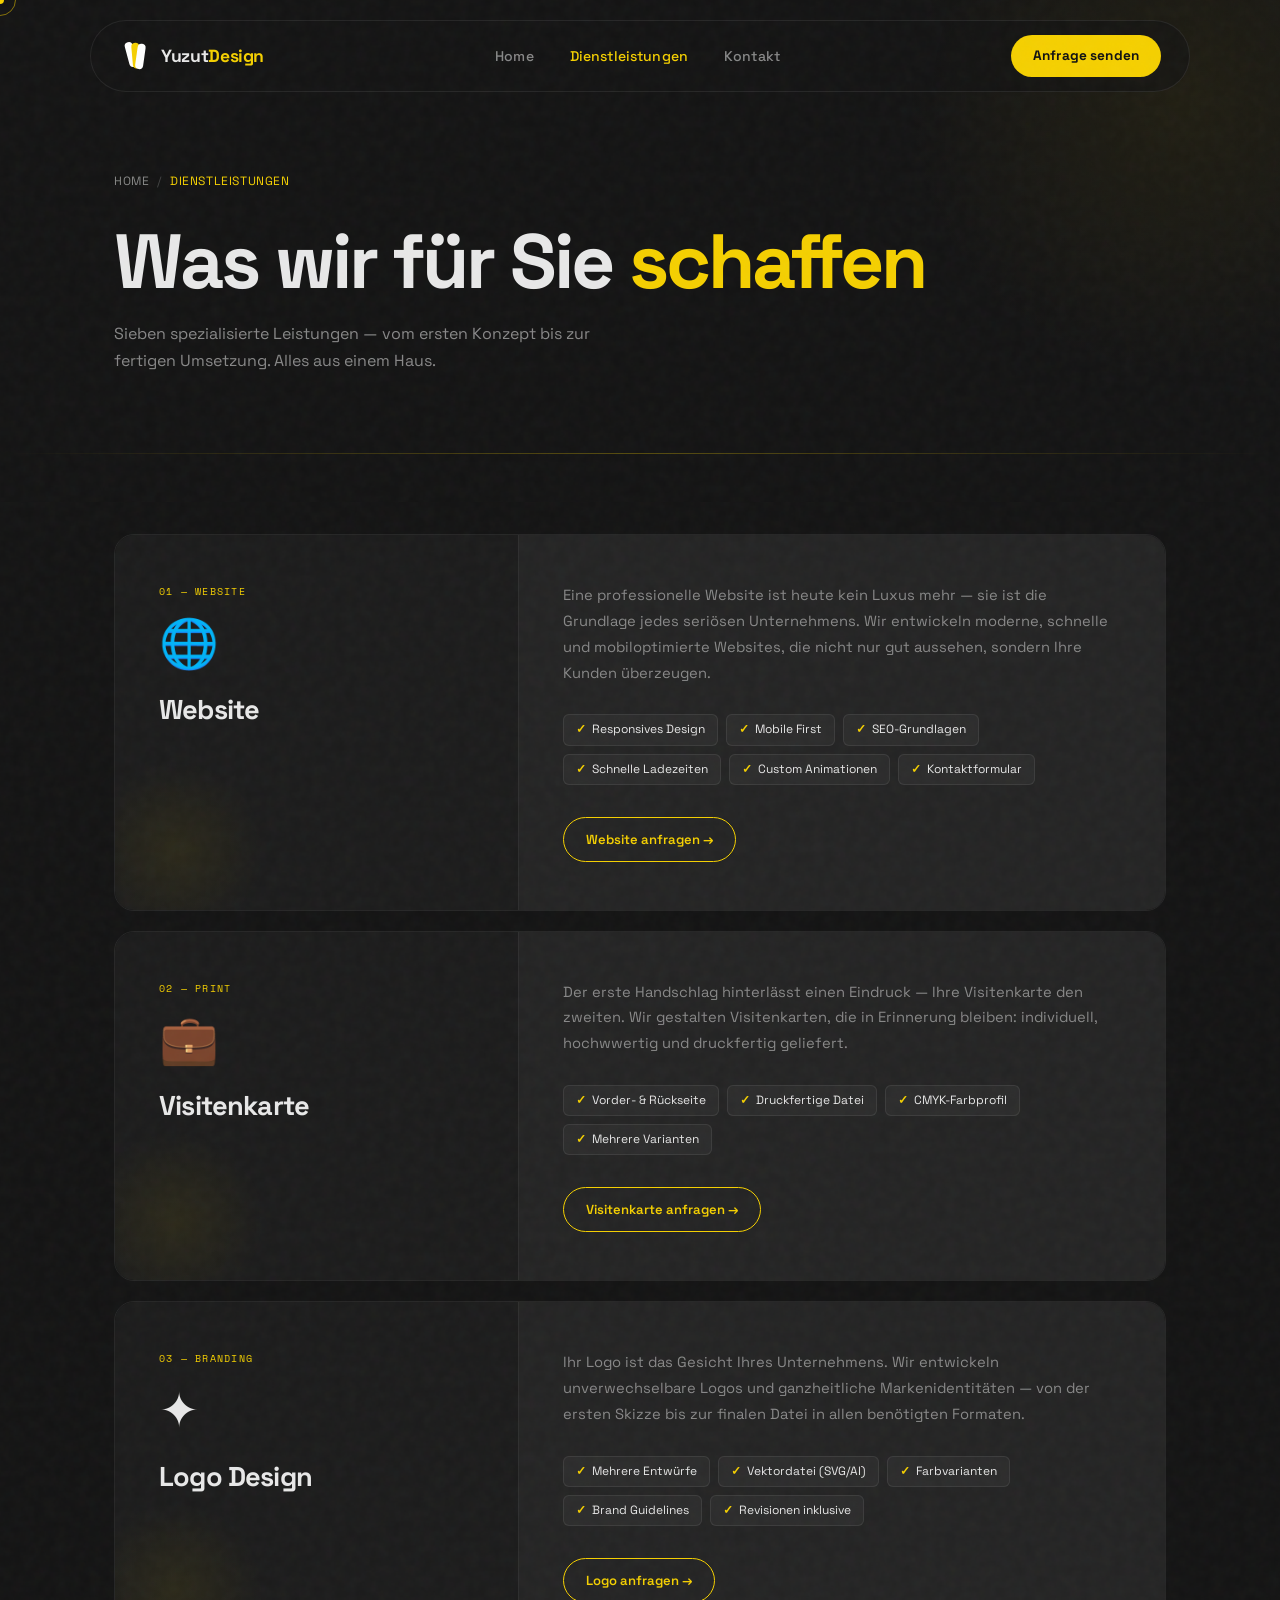
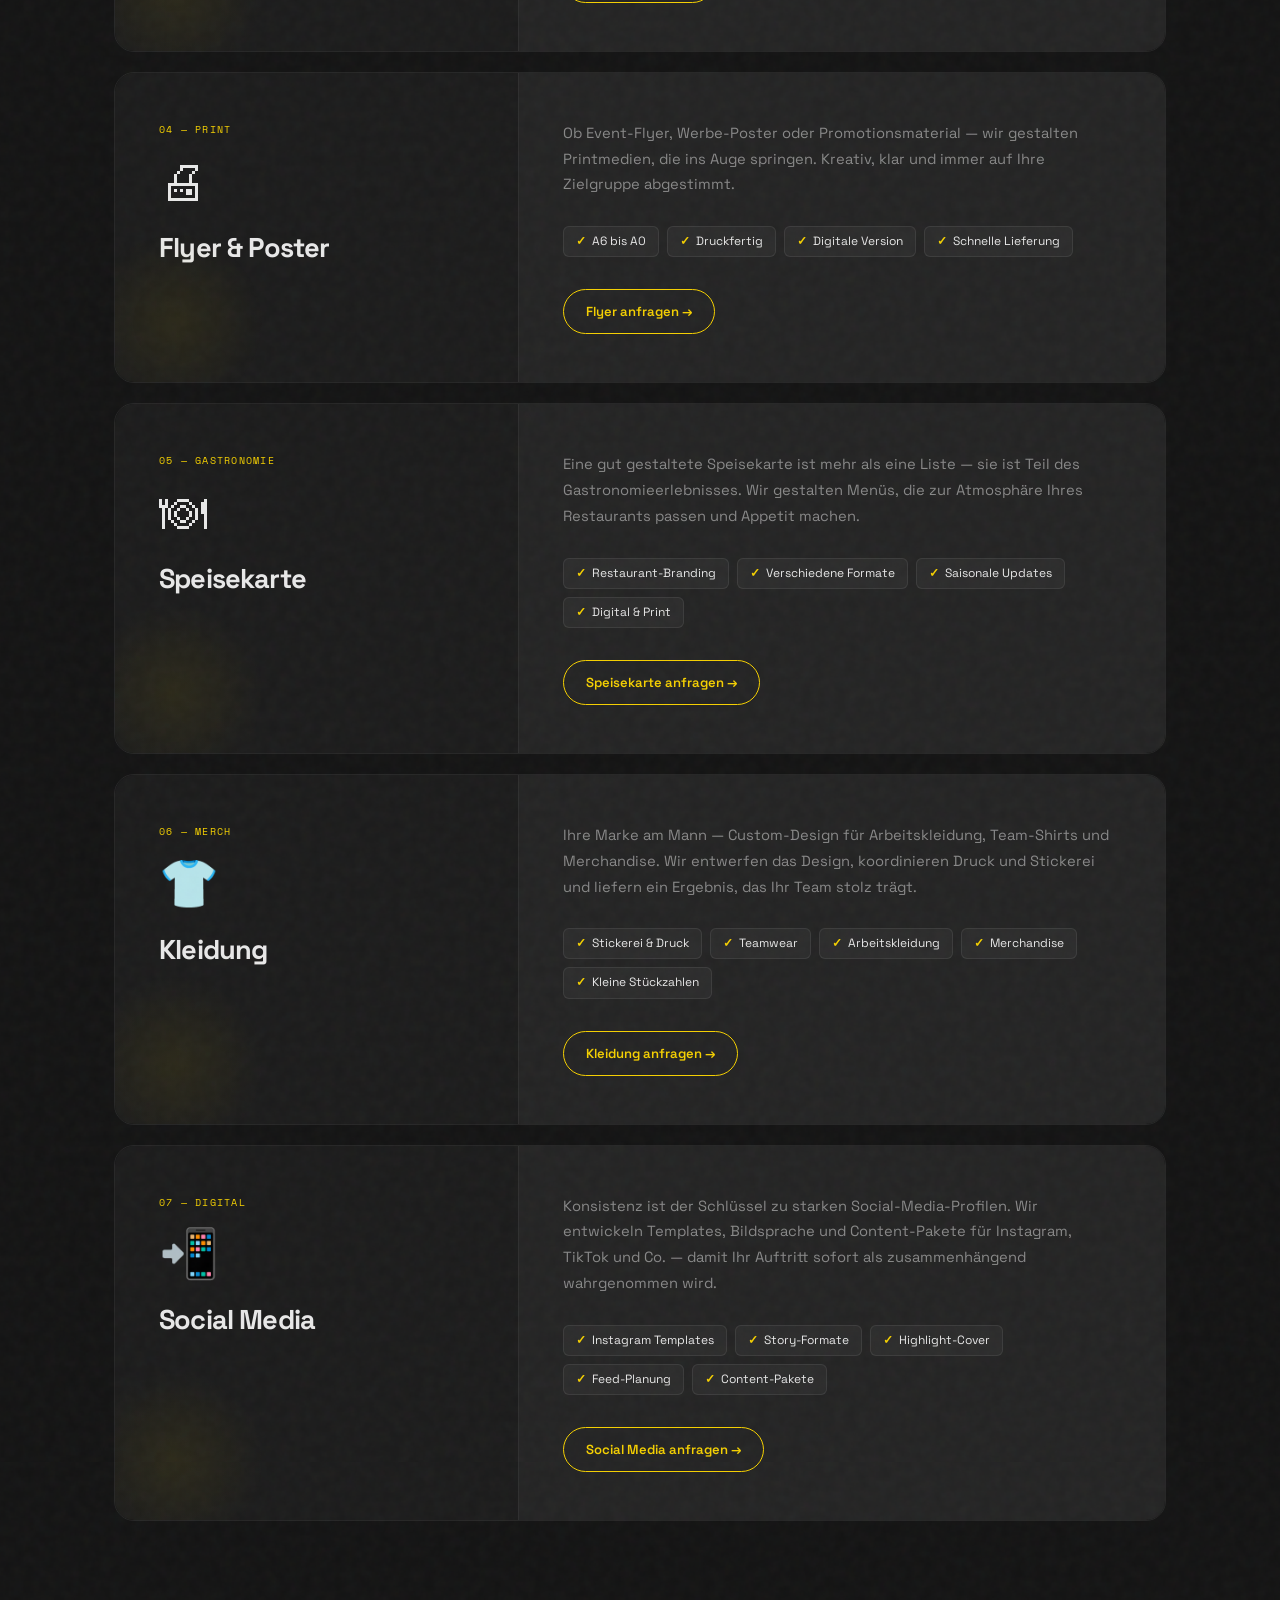
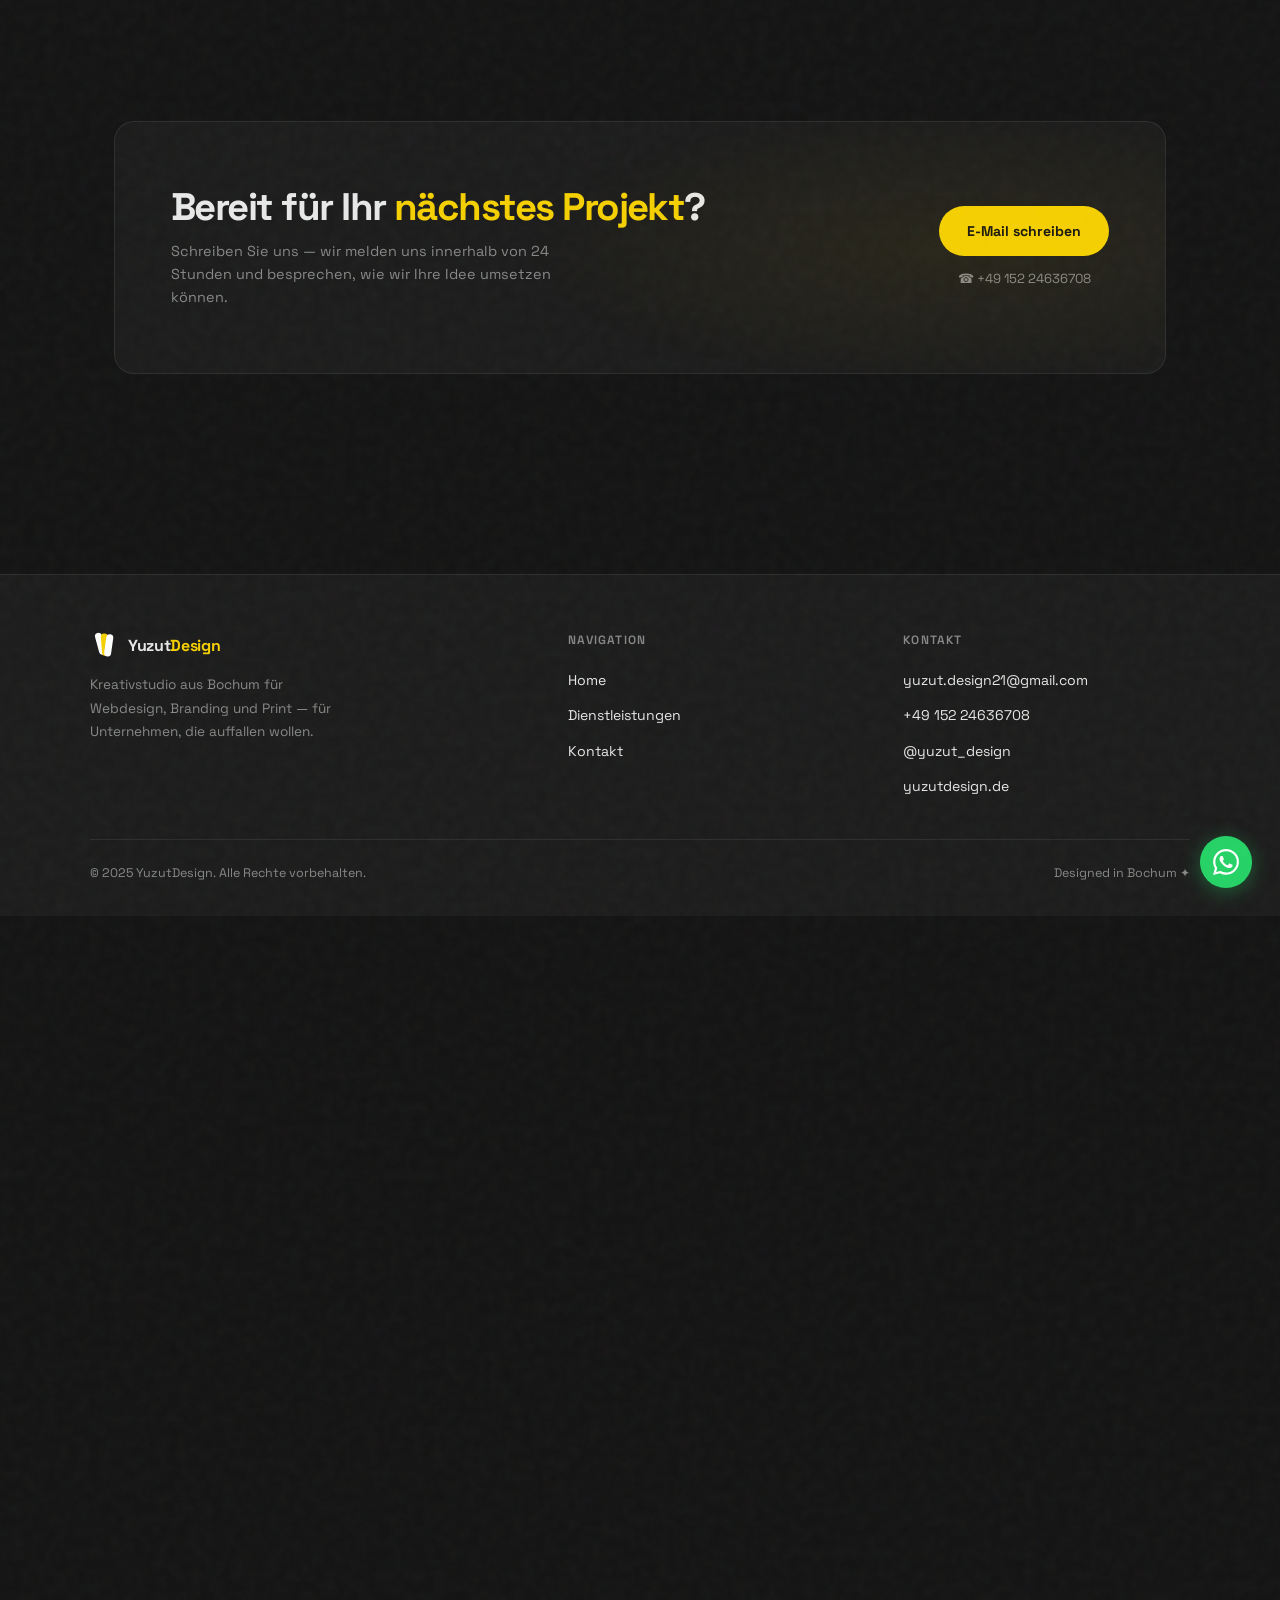
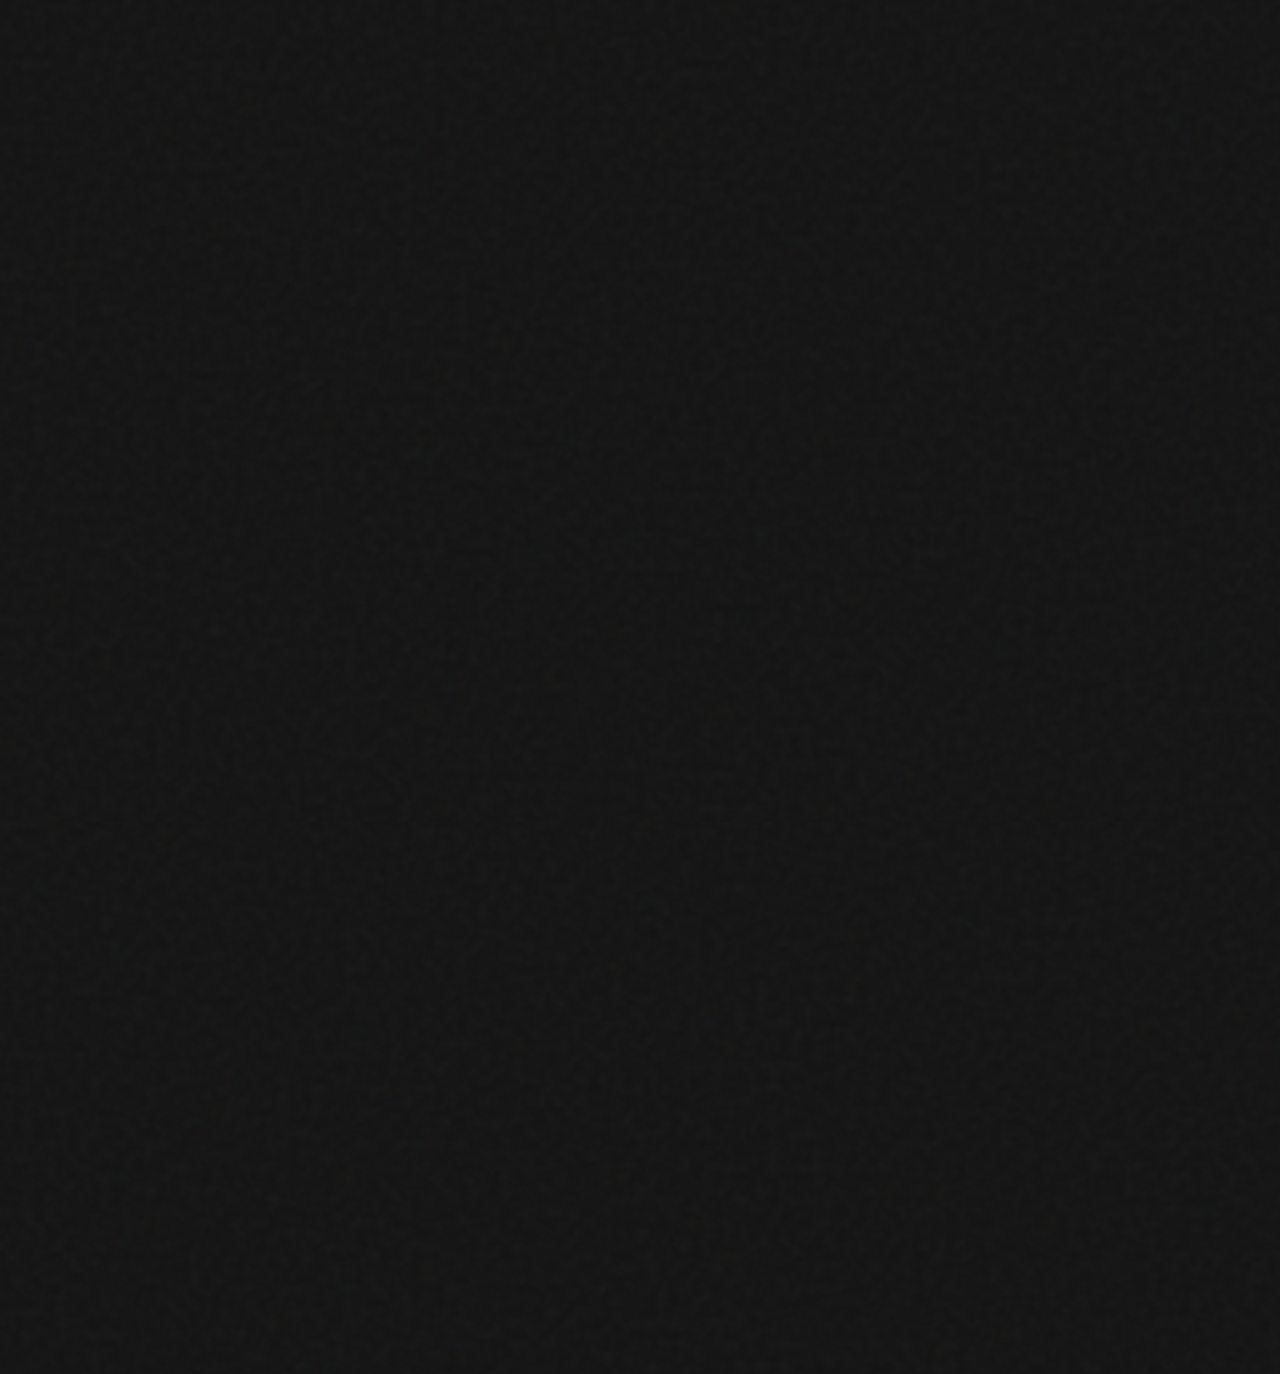
==== dienstleistungen.html @ 916b3bb3 "Add files via upload" ====
<!DOCTYPE html>
<html lang="de">
<head>
  <meta charset="UTF-8" />
  <meta name="viewport" content="width=device-width, initial-scale=1.0" />
  <title>Dienstleistungen — YuzutDesign</title>
  <link rel="stylesheet" href="style.css" />
  <style>
    /* ---- Page Hero ---- */
    #page-hero {
      padding-top: calc(var(--nav-h) + 100px);
      padding-bottom: 80px;
      position: relative;
      overflow: hidden;
    }
    .page-hero-line {
      position: absolute;
      bottom: 0; left: 0; right: 0;
      height: 1px;
      background: linear-gradient(90deg, transparent, var(--accent), transparent);
      opacity: 0.3;
    }
    .orb-hero {
      position: absolute;
      width: 600px; height: 600px;
      background: radial-gradient(circle, rgba(245,208,0,0.06) 0%, transparent 70%);
      top: -200px; right: -200px;
      pointer-events: none;
    }
    .breadcrumb {
      display: flex;
      align-items: center;
      gap: 8px;
      font-size: 0.75rem;
      color: var(--muted);
      letter-spacing: 0.05em;
      text-transform: uppercase;
      margin-bottom: 32px;
    }
    .breadcrumb a { color: var(--muted); text-decoration: none; transition: color 0.2s; }
    .breadcrumb a:hover { color: var(--accent); }
    .breadcrumb .sep { color: rgba(255,255,255,0.2); }
    .breadcrumb .current { color: var(--accent); }

    #page-hero h1 {
      font-size: clamp(2.8rem, 6vw, 5.5rem);
      font-weight: 700;
      letter-spacing: -0.04em;
      line-height: 1.0;
      margin-bottom: 20px;
    }
    #page-hero h1 em { color: var(--accent); font-style: normal; }
    #page-hero .sub {
      font-size: 1rem;
      color: var(--muted);
      max-width: 520px;
      line-height: 1.7;
    }

    /* ---- Services Grid ---- */
    #services-full {
      padding: 80px 0 40px;
    }

    .svc-full-item {
      display: grid;
      grid-template-columns: 1fr 1.6fr;
      gap: 0;
      border: 1px solid var(--border);
      border-radius: var(--radius-lg);
      overflow: hidden;
      margin-bottom: 20px;
      transition: border-color 0.35s;
    }
    .svc-full-item:hover { border-color: rgba(245,208,0,0.35); }

    .svc-full-left {
      background: var(--surface);
      padding: 48px 44px;
      display: flex;
      flex-direction: column;
      gap: 20px;
      border-right: 1px solid var(--border);
      position: relative;
      overflow: hidden;
    }
    .svc-full-left::after {
      content: '';
      position: absolute;
      bottom: -30px; left: -30px;
      width: 180px; height: 180px;
      background: radial-gradient(circle, rgba(245,208,0,0.07), transparent 70%);
    }

    .svc-big-icon {
      font-size: 3rem;
      line-height: 1;
    }
    .svc-full-left h2 {
      font-size: 1.7rem;
      font-weight: 700;
      letter-spacing: -0.03em;
    }
    .svc-full-left .svc-num {
      font-family: 'Space Mono', monospace;
      font-size: 0.65rem;
      color: var(--accent);
      letter-spacing: 0.12em;
      text-transform: uppercase;
    }

    .svc-full-right {
      background: var(--surface2);
      padding: 48px 44px;
      display: flex;
      flex-direction: column;
      justify-content: space-between;
    }
    .svc-full-right p {
      color: var(--muted);
      font-size: 0.92rem;
      line-height: 1.75;
      margin-bottom: 28px;
    }
    .svc-features {
      display: flex;
      flex-wrap: wrap;
      gap: 8px;
      margin-bottom: 32px;
    }
    .svc-feat {
      background: rgba(255,255,255,0.04);
      border: 1px solid var(--border);
      color: var(--text);
      font-size: 0.75rem;
      padding: 5px 12px;
      border-radius: 6px;
      display: flex;
      align-items: center;
      gap: 6px;
    }
    .svc-feat::before { content: '✓'; color: var(--accent); font-weight: 700; }

    .svc-cta {
      display: inline-flex;
      align-items: center;
      gap: 8px;
      background: transparent;
      border: 1px solid var(--accent);
      color: var(--accent);
      font-size: 0.82rem;
      font-weight: 600;
      padding: 11px 22px;
      border-radius: 999px;
      text-decoration: none;
      transition: background 0.25s, color 0.25s, gap 0.2s;
      width: fit-content;
    }
    .svc-cta:hover { background: var(--accent); color: #111; gap: 14px; }

    /* ---- CTA Banner ---- */
    #cta-banner {
      margin: 60px 0 0;
      padding: 80px 0;
    }
    .cta-box {
      background: var(--surface);
      border: 1px solid var(--border);
      border-radius: var(--radius-lg);
      padding: 64px 56px;
      display: flex;
      align-items: center;
      justify-content: space-between;
      gap: 40px;
      position: relative;
      overflow: hidden;
    }
    .cta-box::before {
      content: '';
      position: absolute;
      inset: 0;
      background: radial-gradient(ellipse 60% 80% at 80% 50%, rgba(245,208,0,0.06), transparent 70%);
      pointer-events: none;
    }
    .cta-box h2 {
      font-size: clamp(1.8rem, 3vw, 2.6rem);
      font-weight: 700;
      letter-spacing: -0.04em;
      line-height: 1.1;
    }
    .cta-box h2 em { color: var(--accent); font-style: normal; }
    .cta-box p { color: var(--muted); margin-top: 12px; font-size: 0.9rem; max-width: 380px; line-height: 1.6; }
    .cta-box .actions { display: flex; flex-direction: column; gap: 12px; flex-shrink: 0; }
    .cta-box .btn-primary {
      background: var(--accent);
      color: #111;
      font-weight: 700;
      font-size: 0.88rem;
      padding: 14px 28px;
      border-radius: 999px;
      text-decoration: none;
      transition: background 0.2s, transform 0.2s;
      white-space: nowrap;
      text-align: center;
    }
    .cta-box .btn-primary:hover { background: #ffe033; transform: scale(1.03); }
    .cta-box .btn-ghost {
      color: var(--muted);
      font-size: 0.82rem;
      text-decoration: none;
      text-align: center;
      transition: color 0.2s;
    }
    .cta-box .btn-ghost:hover { color: var(--text); }

    /* Responsive */
    @media (max-width: 820px) {
      .svc-full-item { grid-template-columns: 1fr; }
      .svc-full-left { border-right: none; border-bottom: 1px solid var(--border); }
      .cta-box { flex-direction: column; align-items: flex-start; padding: 44px 32px; }
    }
    @media (max-width: 600px) {
      .svc-full-left, .svc-full-right { padding: 32px 24px; }
    }
  </style>
</head>
<body class="page-fade">

  <!-- Cursor -->
  <div id="cursor-dot"></div>
  <div id="cursor-ring"></div>
  <div id="grain"></div>

  <!-- Navigation -->
  <nav id="nav">
    <a href="index.html" class="logo">
      <svg viewBox="0 0 40 40" fill="none" xmlns="http://www.w3.org/2000/svg">
        <rect x="6" y="4" width="10" height="32" rx="5" fill="white" transform="rotate(-15 6 4)"/>
        <rect x="15" y="4" width="10" height="32" rx="5" fill="#f5d000" transform="rotate(-5 15 4)"/>
        <rect x="24" y="4" width="10" height="32" rx="5" fill="white" transform="rotate(8 24 4)"/>
      </svg>
      <span>Yuzut<em>Design</em></span>
    </a>
    <ul id="nav-links">
      <li><a href="index.html">Home</a></li>
      <li><a href="dienstleistungen.html" class="active">Dienstleistungen</a></li>
      <li><a href="mailto:yuzut.design21@gmail.com">Kontakt</a></li>
    </ul>
    <a href="mailto:yuzut.design21@gmail.com" class="cta-btn">Anfrage senden</a>
    <button id="hamburger" aria-label="Menu">
      <span></span><span></span><span></span>
    </button>
  </nav>

  <!-- Mobile Drawer -->
  <div id="drawer">
    <button id="drawer-close" aria-label="Close">✕</button>
    <a href="index.html">Home</a>
    <a href="dienstleistungen.html" class="active">Dienstleistungen</a>
    <a href="mailto:yuzut.design21@gmail.com">Kontakt</a>
  </div>

  <!-- Page Hero -->
  <section id="page-hero">
    <div class="orb-hero"></div>
    <div class="container">
      <div class="breadcrumb">
        <a href="index.html">Home</a>
        <span class="sep">/</span>
        <span class="current">Dienstleistungen</span>
      </div>
      <h1>Was wir für Sie <em>schaffen</em></h1>
      <p class="sub">Sieben spezialisierte Leistungen — vom ersten Konzept bis zur fertigen Umsetzung. Alles aus einem Haus.</p>
    </div>
    <div class="page-hero-line"></div>
  </section>

  <!-- Services -->
  <section id="services-full">
    <div class="container">

      <!-- 01 Website -->
      <div class="svc-full-item" id="webdesign">
        <div class="svc-full-left">
          <div class="svc-num">01 — Website</div>
          <div class="svc-big-icon">🌐</div>
          <h2>Website</h2>
        </div>
        <div class="svc-full-right">
          <div>
            <p>Eine professionelle Website ist heute kein Luxus mehr — sie ist die Grundlage jedes seriösen Unternehmens. Wir entwickeln moderne, schnelle und mobiloptimierte Websites, die nicht nur gut aussehen, sondern Ihre Kunden überzeugen.</p>
            <div class="svc-features">
              <span class="svc-feat">Responsives Design</span>
              <span class="svc-feat">Mobile First</span>
              <span class="svc-feat">SEO-Grundlagen</span>
              <span class="svc-feat">Schnelle Ladezeiten</span>
              <span class="svc-feat">Custom Animationen</span>
              <span class="svc-feat">Kontaktformular</span>
            </div>
          </div>
          <a href="mailto:yuzut.design21@gmail.com?subject=Anfrage Website" class="svc-cta">Website anfragen →</a>
        </div>
      </div>

      <!-- 02 Visitenkarte -->
      <div class="svc-full-item" id="visitenkarte">
        <div class="svc-full-left">
          <div class="svc-num">02 — Print</div>
          <div class="svc-big-icon">💼</div>
          <h2>Visitenkarte</h2>
        </div>
        <div class="svc-full-right">
          <div>
            <p>Der erste Handschlag hinterlässt einen Eindruck — Ihre Visitenkarte den zweiten. Wir gestalten Visitenkarten, die in Erinnerung bleiben: individuell, hochwwertig und druckfertig geliefert.</p>
            <div class="svc-features">
              <span class="svc-feat">Vorder- & Rückseite</span>
              <span class="svc-feat">Druckfertige Datei</span>
              <span class="svc-feat">CMYK-Farbprofil</span>
              <span class="svc-feat">Mehrere Varianten</span>
            </div>
          </div>
          <a href="mailto:yuzut.design21@gmail.com?subject=Anfrage Visitenkarte" class="svc-cta">Visitenkarte anfragen →</a>
        </div>
      </div>

      <!-- 03 Logo -->
      <div class="svc-full-item" id="logo">
        <div class="svc-full-left">
          <div class="svc-num">03 — Branding</div>
          <div class="svc-big-icon">✦</div>
          <h2>Logo Design</h2>
        </div>
        <div class="svc-full-right">
          <div>
            <p>Ihr Logo ist das Gesicht Ihres Unternehmens. Wir entwickeln unverwechselbare Logos und ganzheitliche Markenidentitäten — von der ersten Skizze bis zur finalen Datei in allen benötigten Formaten.</p>
            <div class="svc-features">
              <span class="svc-feat">Mehrere Entwürfe</span>
              <span class="svc-feat">Vektordatei (SVG/AI)</span>
              <span class="svc-feat">Farbvarianten</span>
              <span class="svc-feat">Brand Guidelines</span>
              <span class="svc-feat">Revisionen inklusive</span>
            </div>
          </div>
          <a href="mailto:yuzut.design21@gmail.com?subject=Anfrage Logo Design" class="svc-cta">Logo anfragen →</a>
        </div>
      </div>

      <!-- 04 Flyer / Poster -->
      <div class="svc-full-item" id="print">
        <div class="svc-full-left">
          <div class="svc-num">04 — Print</div>
          <div class="svc-big-icon">🖨</div>
          <h2>Flyer & Poster</h2>
        </div>
        <div class="svc-full-right">
          <div>
            <p>Ob Event-Flyer, Werbe-Poster oder Promotionsmaterial — wir gestalten Printmedien, die ins Auge springen. Kreativ, klar und immer auf Ihre Zielgruppe abgestimmt.</p>
            <div class="svc-features">
              <span class="svc-feat">A6 bis A0</span>
              <span class="svc-feat">Druckfertig</span>
              <span class="svc-feat">Digitale Version</span>
              <span class="svc-feat">Schnelle Lieferung</span>
            </div>
          </div>
          <a href="mailto:yuzut.design21@gmail.com?subject=Anfrage Flyer/Poster" class="svc-cta">Flyer anfragen →</a>
        </div>
      </div>

      <!-- 05 Speisekarte -->
      <div class="svc-full-item" id="speisekarte">
        <div class="svc-full-left">
          <div class="svc-num">05 — Gastronomie</div>
          <div class="svc-big-icon">🍽</div>
          <h2>Speisekarte</h2>
        </div>
        <div class="svc-full-right">
          <div>
            <p>Eine gut gestaltete Speisekarte ist mehr als eine Liste — sie ist Teil des Gastronomieerlebnisses. Wir gestalten Menüs, die zur Atmosphäre Ihres Restaurants passen und Appetit machen.</p>
            <div class="svc-features">
              <span class="svc-feat">Restaurant-Branding</span>
              <span class="svc-feat">Verschiedene Formate</span>
              <span class="svc-feat">Saisonale Updates</span>
              <span class="svc-feat">Digital & Print</span>
            </div>
          </div>
          <a href="mailto:yuzut.design21@gmail.com?subject=Anfrage Speisekarte" class="svc-cta">Speisekarte anfragen →</a>
        </div>
      </div>

      <!-- 06 Kleidung -->
      <div class="svc-full-item" id="kleidung">
        <div class="svc-full-left">
          <div class="svc-num">06 — Merch</div>
          <div class="svc-big-icon">👕</div>
          <h2>Kleidung</h2>
        </div>
        <div class="svc-full-right">
          <div>
            <p>Ihre Marke am Mann — Custom-Design für Arbeitskleidung, Team-Shirts und Merchandise. Wir entwerfen das Design, koordinieren Druck und Stickerei und liefern ein Ergebnis, das Ihr Team stolz trägt.</p>
            <div class="svc-features">
              <span class="svc-feat">Stickerei & Druck</span>
              <span class="svc-feat">Teamwear</span>
              <span class="svc-feat">Arbeitskleidung</span>
              <span class="svc-feat">Merchandise</span>
              <span class="svc-feat">Kleine Stückzahlen</span>
            </div>
          </div>
          <a href="mailto:yuzut.design21@gmail.com?subject=Anfrage Kleidung" class="svc-cta">Kleidung anfragen →</a>
        </div>
      </div>

      <!-- 07 Social Media -->
      <div class="svc-full-item" id="social">
        <div class="svc-full-left">
          <div class="svc-num">07 — Digital</div>
          <div class="svc-big-icon">📲</div>
          <h2>Social Media</h2>
        </div>
        <div class="svc-full-right">
          <div>
            <p>Konsistenz ist der Schlüssel zu starken Social-Media-Profilen. Wir entwickeln Templates, Bildsprache und Content-Pakete für Instagram, TikTok und Co. — damit Ihr Auftritt sofort als zusammenhängend wahrgenommen wird.</p>
            <div class="svc-features">
              <span class="svc-feat">Instagram Templates</span>
              <span class="svc-feat">Story-Formate</span>
              <span class="svc-feat">Highlight-Cover</span>
              <span class="svc-feat">Feed-Planung</span>
              <span class="svc-feat">Content-Pakete</span>
            </div>
          </div>
          <a href="mailto:yuzut.design21@gmail.com?subject=Anfrage Social Media" class="svc-cta">Social Media anfragen →</a>
        </div>
      </div>

    </div>
  </section>

  <!-- CTA Banner -->
  <section id="cta-banner">
    <div class="container">
      <div class="cta-box">
        <div>
          <h2>Bereit für Ihr <em>nächstes Projekt</em>?</h2>
          <p>Schreiben Sie uns — wir melden uns innerhalb von 24 Stunden und besprechen, wie wir Ihre Idee umsetzen können.</p>
        </div>
        <div class="actions">
          <a href="mailto:yuzut.design21@gmail.com" class="btn-primary">E-Mail schreiben</a>
          <a href="tel:+4915224636708" class="btn-ghost">☎ +49 152 24636708</a>
        </div>
      </div>
    </div>
  </section>

  <!-- Footer -->
  <footer id="footer">
    <div class="footer-inner">
      <div class="footer-brand">
        <a href="index.html" class="logo-wrap">
          <svg viewBox="0 0 40 40" fill="none" xmlns="http://www.w3.org/2000/svg">
            <rect x="6" y="4" width="10" height="32" rx="5" fill="white" transform="rotate(-15 6 4)"/>
            <rect x="15" y="4" width="10" height="32" rx="5" fill="#f5d000" transform="rotate(-5 15 4)"/>
            <rect x="24" y="4" width="10" height="32" rx="5" fill="white" transform="rotate(8 24 4)"/>
          </svg>
          <span>Yuzut<em>Design</em></span>
        </a>
        <p>Kreativstudio aus Bochum für Webdesign, Branding und Print — für Unternehmen, die auffallen wollen.</p>
      </div>
      <div class="footer-col">
        <h4>Navigation</h4>
        <ul>
          <li><a href="index.html">Home</a></li>
          <li><a href="dienstleistungen.html">Dienstleistungen</a></li>
          <li><a href="mailto:yuzut.design21@gmail.com">Kontakt</a></li>
        </ul>
      </div>
      <div class="footer-col">
        <h4>Kontakt</h4>
        <ul>
          <li><a href="mailto:yuzut.design21@gmail.com">yuzut.design21@gmail.com</a></li>
          <li><a href="tel:+4915224636708">+49 152 24636708</a></li>
          <li><a href="https://instagram.com/yuzut_design" target="_blank" rel="noopener">@yuzut_design</a></li>
          <li><a href="https://yuzutdesign.de" target="_blank" rel="noopener">yuzutdesign.de</a></li>
        </ul>
      </div>
    </div>
    <div class="footer-bottom">
      <span>© 2025 YuzutDesign. Alle Rechte vorbehalten.</span>
      <span>Designed in Bochum ✦</span>
    </div>
  </footer>

  <!-- WhatsApp -->
  <a id="wa-btn" href="https://wa.me/4915224636708" target="_blank" rel="noopener" aria-label="WhatsApp">
    <svg xmlns="http://www.w3.org/2000/svg" viewBox="0 0 24 24"><path d="M17.472 14.382c-.297-.149-1.758-.867-2.03-.967-.273-.099-.471-.148-.67.15-.197.297-.767.966-.94 1.164-.173.199-.347.223-.644.075-.297-.15-1.255-.463-2.39-1.475-.883-.788-1.48-1.761-1.653-2.059-.173-.297-.018-.458.13-.606.134-.133.298-.347.446-.52.149-.174.198-.298.298-.497.099-.198.05-.371-.025-.52-.075-.149-.669-1.612-.916-2.207-.242-.579-.487-.5-.669-.51-.173-.008-.371-.01-.57-.01-.198 0-.52.074-.792.372-.272.297-1.04 1.016-1.04 2.479 0 1.462 1.065 2.875 1.213 3.074.149.198 2.096 3.2 5.077 4.487.709.306 1.262.489 1.694.625.712.227 1.36.195 1.871.118.571-.085 1.758-.719 2.006-1.413.248-.694.248-1.289.173-1.413-.074-.124-.272-.198-.57-.347m-5.421 7.403h-.004a9.87 9.87 0 01-5.031-1.378l-.361-.214-3.741.982.998-3.648-.235-.374a9.86 9.86 0 01-1.51-5.26c.001-5.45 4.436-9.884 9.888-9.884 2.64 0 5.122 1.03 6.988 2.898a9.825 9.825 0 012.893 6.994c-.003 5.45-4.437 9.884-9.885 9.884m8.413-18.297A11.815 11.815 0 0012.05 0C5.495 0 .16 5.335.157 11.892c0 2.096.547 4.142 1.588 5.945L.057 24l6.305-1.654a11.882 11.882 0 005.683 1.448h.005c6.554 0 11.89-5.335 11.893-11.893a11.821 11.821 0 00-3.48-8.413Z"/></svg>
  </a>

  <script>
    // Cursor
    const dot = document.getElementById('cursor-dot');
    const ring = document.getElementById('cursor-ring');
    let mx = 0, my = 0, rx = 0, ry = 0;
    document.addEventListener('mousemove', e => { mx = e.clientX; my = e.clientY; });
    (function animCursor() {
      dot.style.left = mx + 'px'; dot.style.top = my + 'px';
      rx += (mx - rx) * 0.14; ry += (my - ry) * 0.14;
      ring.style.left = rx + 'px'; ring.style.top = ry + 'px';
      requestAnimationFrame(animCursor);
    })();

    // Hamburger
    document.getElementById('hamburger').addEventListener('click', () => {
      document.getElementById('drawer').classList.add('open');
    });
    document.getElementById('drawer-close').addEventListener('click', () => {
      document.getElementById('drawer').classList.remove('open');
    });

    // Scroll-in animation for service items
    const observer = new IntersectionObserver((entries) => {
      entries.forEach(e => {
        if (e.isIntersecting) {
          e.target.style.opacity = '1';
          e.target.style.transform = 'translateY(0)';
        }
      });
    }, { threshold: 0.08 });
    document.querySelectorAll('.svc-full-item').forEach((el, i) => {
      el.style.opacity = '0';
      el.style.transform = 'translateY(32px)';
      el.style.transition = `opacity 0.55s ${i * 0.06}s ease, transform 0.55s ${i * 0.06}s ease, border-color 0.35s`;
      observer.observe(el);
    });

    // Page transition
    document.querySelectorAll('a[href]').forEach(a => {
      if (a.href.startsWith(window.location.origin) && !a.href.startsWith('mailto') && !a.href.startsWith('tel') && !a.target) {
        a.addEventListener('click', e => {
          e.preventDefault();
          document.body.style.opacity = '0';
          document.body.style.transition = 'opacity 0.3s ease';
          setTimeout(() => { window.location.href = a.href; }, 300);
        });
      }
    });
  </script>
</body>
</html>
---- style.css ----
/* ============================================================
   YUZUTDESIGN — Shared Stylesheet
   ============================================================ */

@import url('https://fonts.googleapis.com/css2?family=Space+Grotesk:wght@300;400;500;600;700&family=Space+Mono:wght@400;700&display=swap');

/* ---------- Reset & Root ---------- */
*, *::before, *::after { box-sizing: border-box; margin: 0; padding: 0; }

:root {
  --bg:        #141414;
  --surface:   #1c1c1c;
  --surface2:  #242424;
  --border:    rgba(255,255,255,0.08);
  --accent:    #f5d000;
  --accent-dim:#c9ab00;
  --text:      #e8e8e8;
  --muted:     #888;
  --radius:    12px;
  --radius-lg: 20px;
  --nav-h:     72px;
}

html { scroll-behavior: smooth; }

body {
  background: var(--bg);
  color: var(--text);
  font-family: 'Space Grotesk', sans-serif;
  font-size: 16px;
  line-height: 1.6;
  min-height: 100dvh;
  cursor: none;
  overflow-x: hidden;
}

/* ---------- Custom Cursor ---------- */
#cursor-dot {
  width: 8px; height: 8px;
  background: var(--accent);
  border-radius: 50%;
  position: fixed;
  top: 0; left: 0;
  pointer-events: none;
  z-index: 9999;
  transform: translate(-50%, -50%);
  transition: transform 0.1s ease;
}
#cursor-ring {
  width: 32px; height: 32px;
  border: 1.5px solid rgba(245,208,0,0.5);
  border-radius: 50%;
  position: fixed;
  top: 0; left: 0;
  pointer-events: none;
  z-index: 9998;
  transform: translate(-50%, -50%);
  transition: transform 0.18s ease, width 0.25s ease, height 0.25s ease, border-color 0.25s ease;
}
body:has(a:hover) #cursor-ring,
body:has(button:hover) #cursor-ring {
  width: 48px; height: 48px;
  border-color: var(--accent);
}

/* ---------- Film Grain ---------- */
#grain {
  position: fixed;
  inset: -50%;
  width: 200%; height: 200%;
  background-image: url("data:image/svg+xml,%3Csvg viewBox='0 0 256 256' xmlns='http://www.w3.org/2000/svg'%3E%3Cfilter id='noise'%3E%3CfeTurbulence type='fractalNoise' baseFrequency='0.9' numOctaves='4' stitchTiles='stitch'/%3E%3C/filter%3E%3Crect width='100%25' height='100%25' filter='url(%23noise)' opacity='1'/%3E%3C/svg%3E");
  opacity: 0.035;
  pointer-events: none;
  z-index: 9000;
  animation: grain-shift 0.5s steps(2) infinite;
}
@keyframes grain-shift {
  0%   { transform: translate(0,0); }
  25%  { transform: translate(-2%, -2%); }
  50%  { transform: translate(2%, 1%); }
  75%  { transform: translate(-1%, 2%); }
  100% { transform: translate(0,0); }
}

/* ---------- Navigation ---------- */
#nav {
  position: fixed;
  top: 20px;
  left: 50%;
  transform: translateX(-50%);
  z-index: 1000;
  width: calc(100% - 48px);
  max-width: 1100px;
  background: rgba(20,20,20,0.75);
  backdrop-filter: blur(20px) saturate(160%);
  -webkit-backdrop-filter: blur(20px) saturate(160%);
  border: 1px solid var(--border);
  border-radius: 999px;
  height: var(--nav-h);
  display: flex;
  align-items: center;
  justify-content: space-between;
  padding: 0 28px;
}

#nav .logo {
  display: flex;
  align-items: center;
  gap: 10px;
  text-decoration: none;
  color: var(--text);
  font-weight: 700;
  font-size: 1.1rem;
  letter-spacing: -0.02em;
}
#nav .logo svg { width: 32px; height: 32px; }
#nav .logo span em { color: var(--accent); font-style: normal; }

#nav-links {
  display: flex;
  align-items: center;
  gap: 4px;
  list-style: none;
}
#nav-links a {
  text-decoration: none;
  color: var(--muted);
  font-size: 0.88rem;
  font-weight: 500;
  padding: 8px 16px;
  border-radius: 999px;
  transition: color 0.2s, background 0.2s;
  letter-spacing: 0.01em;
}
#nav-links a:hover { color: var(--text); background: rgba(255,255,255,0.06); }
#nav-links a.active { color: var(--accent); }

#nav .cta-btn {
  background: var(--accent);
  color: #111;
  font-weight: 700;
  font-size: 0.85rem;
  padding: 10px 22px;
  border-radius: 999px;
  text-decoration: none;
  letter-spacing: 0.01em;
  transition: background 0.2s, transform 0.2s;
  white-space: nowrap;
}
#nav .cta-btn:hover { background: #ffe033; transform: scale(1.04); }

/* Hamburger (mobile) */
#hamburger {
  display: none;
  flex-direction: column;
  gap: 5px;
  cursor: pointer;
  background: none;
  border: none;
  padding: 4px;
}
#hamburger span {
  display: block;
  width: 22px;
  height: 2px;
  background: var(--text);
  border-radius: 2px;
  transition: all 0.3s;
}

/* Drawer */
#drawer {
  display: none;
  position: fixed;
  inset: 0;
  background: rgba(14,14,14,0.98);
  z-index: 900;
  flex-direction: column;
  align-items: center;
  justify-content: center;
  gap: 24px;
}
#drawer.open { display: flex; }
#drawer a {
  font-size: 2rem;
  font-weight: 700;
  color: var(--text);
  text-decoration: none;
  letter-spacing: -0.03em;
  transition: color 0.2s;
}
#drawer a:hover, #drawer a.active { color: var(--accent); }
#drawer-close {
  position: absolute;
  top: 28px; right: 28px;
  background: none; border: none;
  color: var(--text); font-size: 2rem;
  cursor: pointer;
}

/* ---------- Marquee Ticker ---------- */
#ticker {
  background: var(--accent);
  color: #111;
  overflow: hidden;
  white-space: nowrap;
  padding: 10px 0;
  font-size: 0.8rem;
  font-weight: 700;
  letter-spacing: 0.08em;
  text-transform: uppercase;
}
#ticker-track {
  display: inline-flex;
  animation: marquee 28s linear infinite;
  gap: 0;
}
#ticker-track span { padding: 0 32px; }
#ticker-track .dot { color: rgba(0,0,0,0.4); }
@keyframes marquee {
  from { transform: translateX(0); }
  to   { transform: translateX(-50%); }
}

/* ---------- Footer ---------- */
#footer {
  background: var(--surface);
  border-top: 1px solid var(--border);
  padding: 56px 24px 32px;
  margin-top: 120px;
}
.footer-inner {
  max-width: 1100px;
  margin: 0 auto;
  display: grid;
  grid-template-columns: 1.5fr 1fr 1fr;
  gap: 48px;
}
.footer-brand .logo-wrap {
  display: flex;
  align-items: center;
  gap: 10px;
  margin-bottom: 14px;
  text-decoration: none;
}
.footer-brand .logo-wrap svg { width: 28px; }
.footer-brand .logo-wrap span {
  font-size: 1rem;
  font-weight: 700;
  color: var(--text);
  letter-spacing: -0.02em;
}
.footer-brand .logo-wrap span em { color: var(--accent); font-style: normal; }
.footer-brand p { color: var(--muted); font-size: 0.85rem; line-height: 1.7; max-width: 260px; }

.footer-col h4 { font-size: 0.75rem; font-weight: 600; letter-spacing: 0.1em; text-transform: uppercase; color: var(--muted); margin-bottom: 16px; }
.footer-col ul { list-style: none; display: flex; flex-direction: column; gap: 10px; }
.footer-col ul a { color: var(--text); text-decoration: none; font-size: 0.88rem; transition: color 0.2s; }
.footer-col ul a:hover { color: var(--accent); }

.footer-bottom {
  max-width: 1100px;
  margin: 40px auto 0;
  padding-top: 24px;
  border-top: 1px solid var(--border);
  display: flex;
  justify-content: space-between;
  align-items: center;
  font-size: 0.78rem;
  color: var(--muted);
}

/* ---------- WhatsApp Button ---------- */
#wa-btn {
  position: fixed;
  bottom: 28px; right: 28px;
  width: 52px; height: 52px;
  background: #25d366;
  border-radius: 50%;
  display: flex; align-items: center; justify-content: center;
  z-index: 800;
  box-shadow: 0 4px 20px rgba(37,211,102,0.35);
  text-decoration: none;
  transition: transform 0.25s;
}
#wa-btn:hover { transform: scale(1.12); }
#wa-btn svg { width: 26px; height: 26px; fill: white; }

/* ---------- Utility ---------- */
.container { max-width: 1100px; margin: 0 auto; padding: 0 24px; }

.tag {
  display: inline-flex;
  align-items: center;
  gap: 6px;
  background: rgba(245,208,0,0.12);
  color: var(--accent);
  font-size: 0.72rem;
  font-weight: 700;
  letter-spacing: 0.1em;
  text-transform: uppercase;
  padding: 6px 14px;
  border-radius: 999px;
  border: 1px solid rgba(245,208,0,0.2);
  margin-bottom: 20px;
}

/* ---------- Page Transition ---------- */
.page-fade {
  animation: pageFadeIn 0.45s ease forwards;
}
@keyframes pageFadeIn {
  from { opacity: 0; transform: translateY(12px); }
  to   { opacity: 1; transform: translateY(0); }
}

/* ---------- Responsive ---------- */
@media (max-width: 768px) {
  #nav-links, #nav .cta-btn { display: none; }
  #hamburger { display: flex; }

  .footer-inner { grid-template-columns: 1fr; gap: 36px; }
  .footer-bottom { flex-direction: column; gap: 8px; text-align: center; }
}
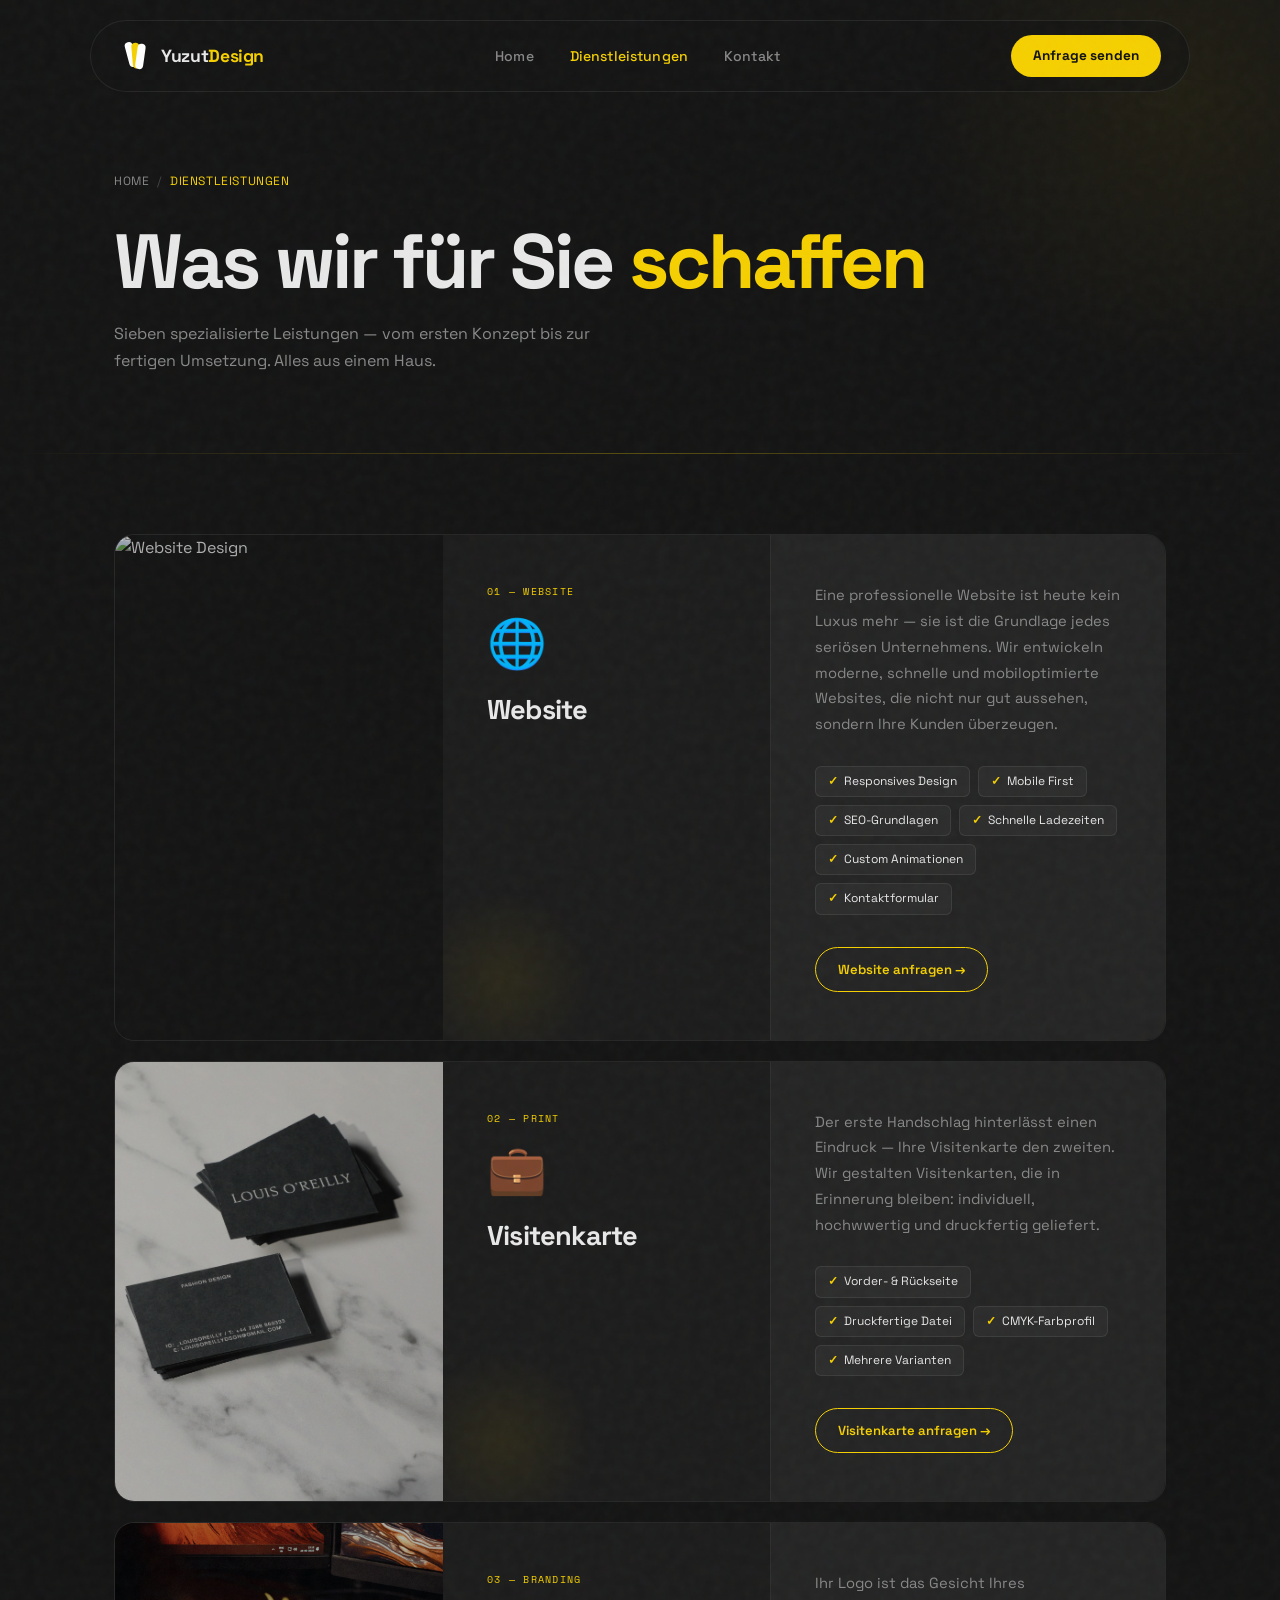
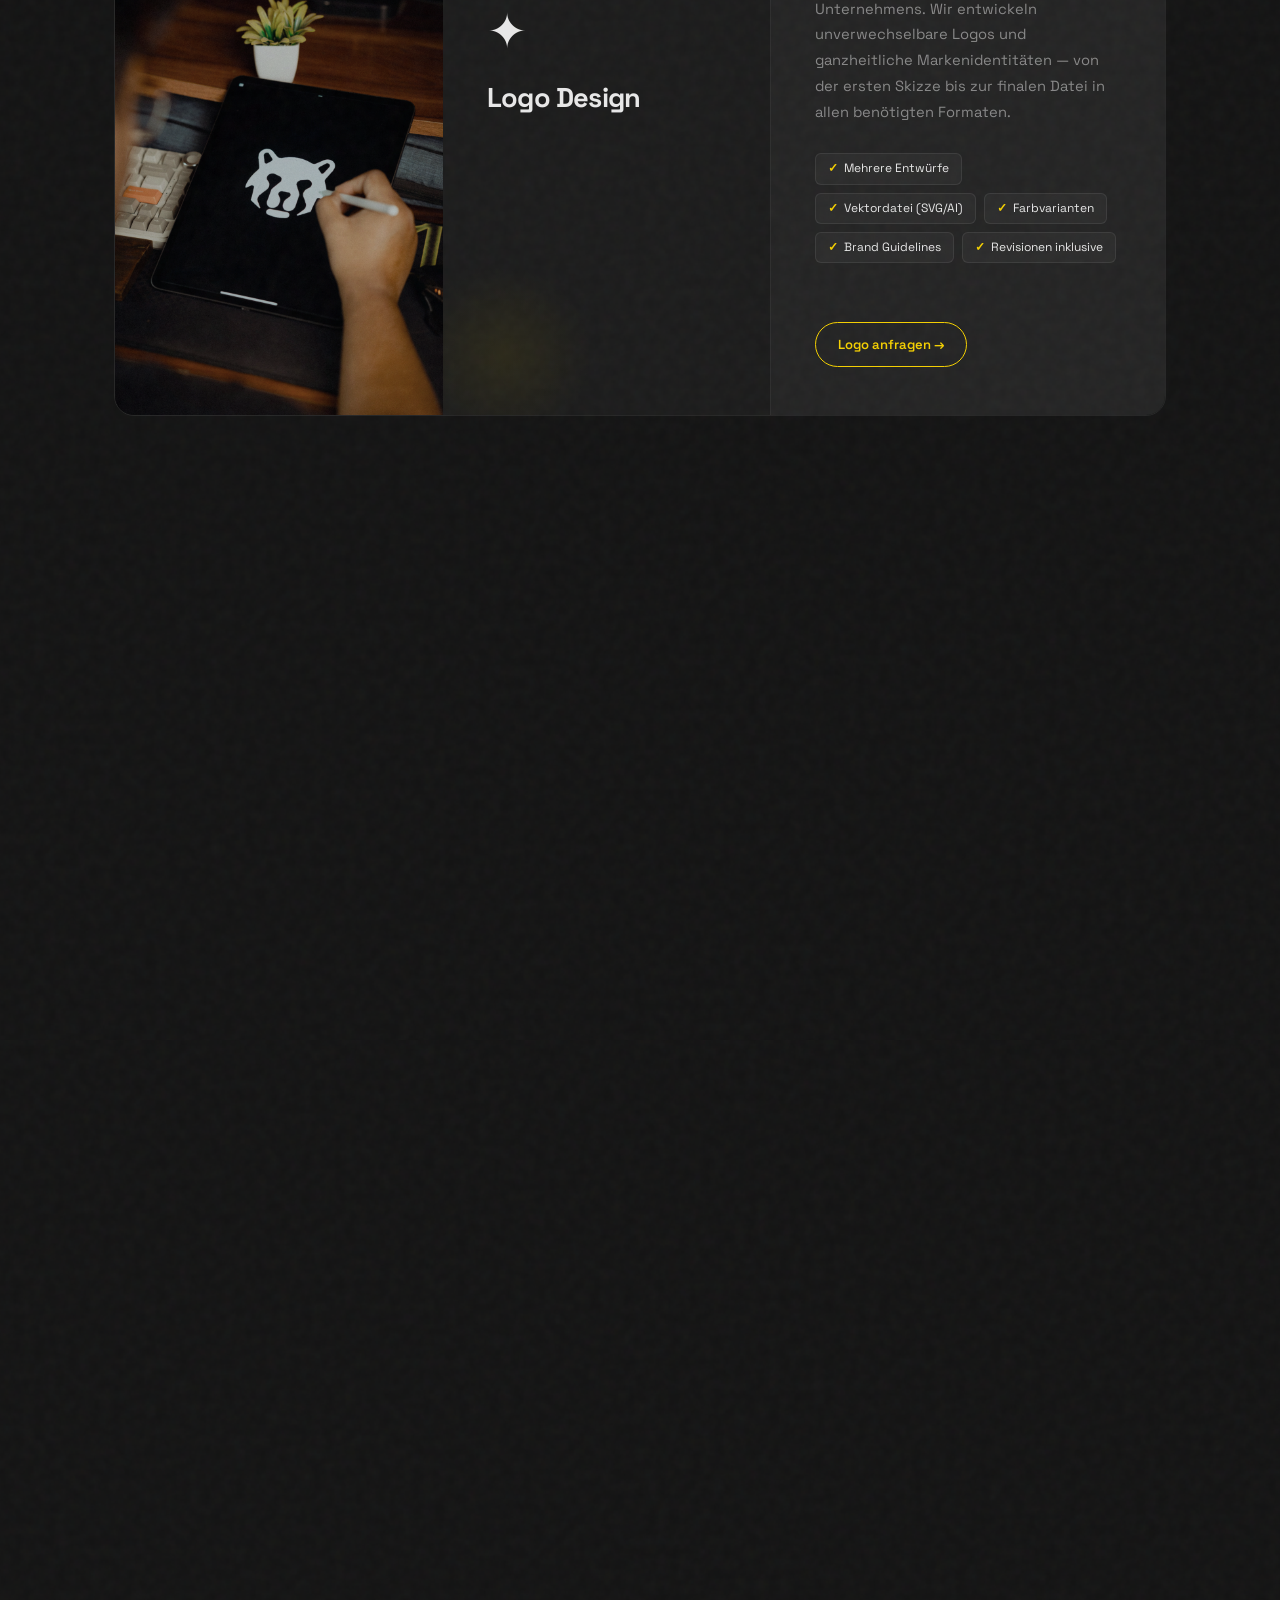
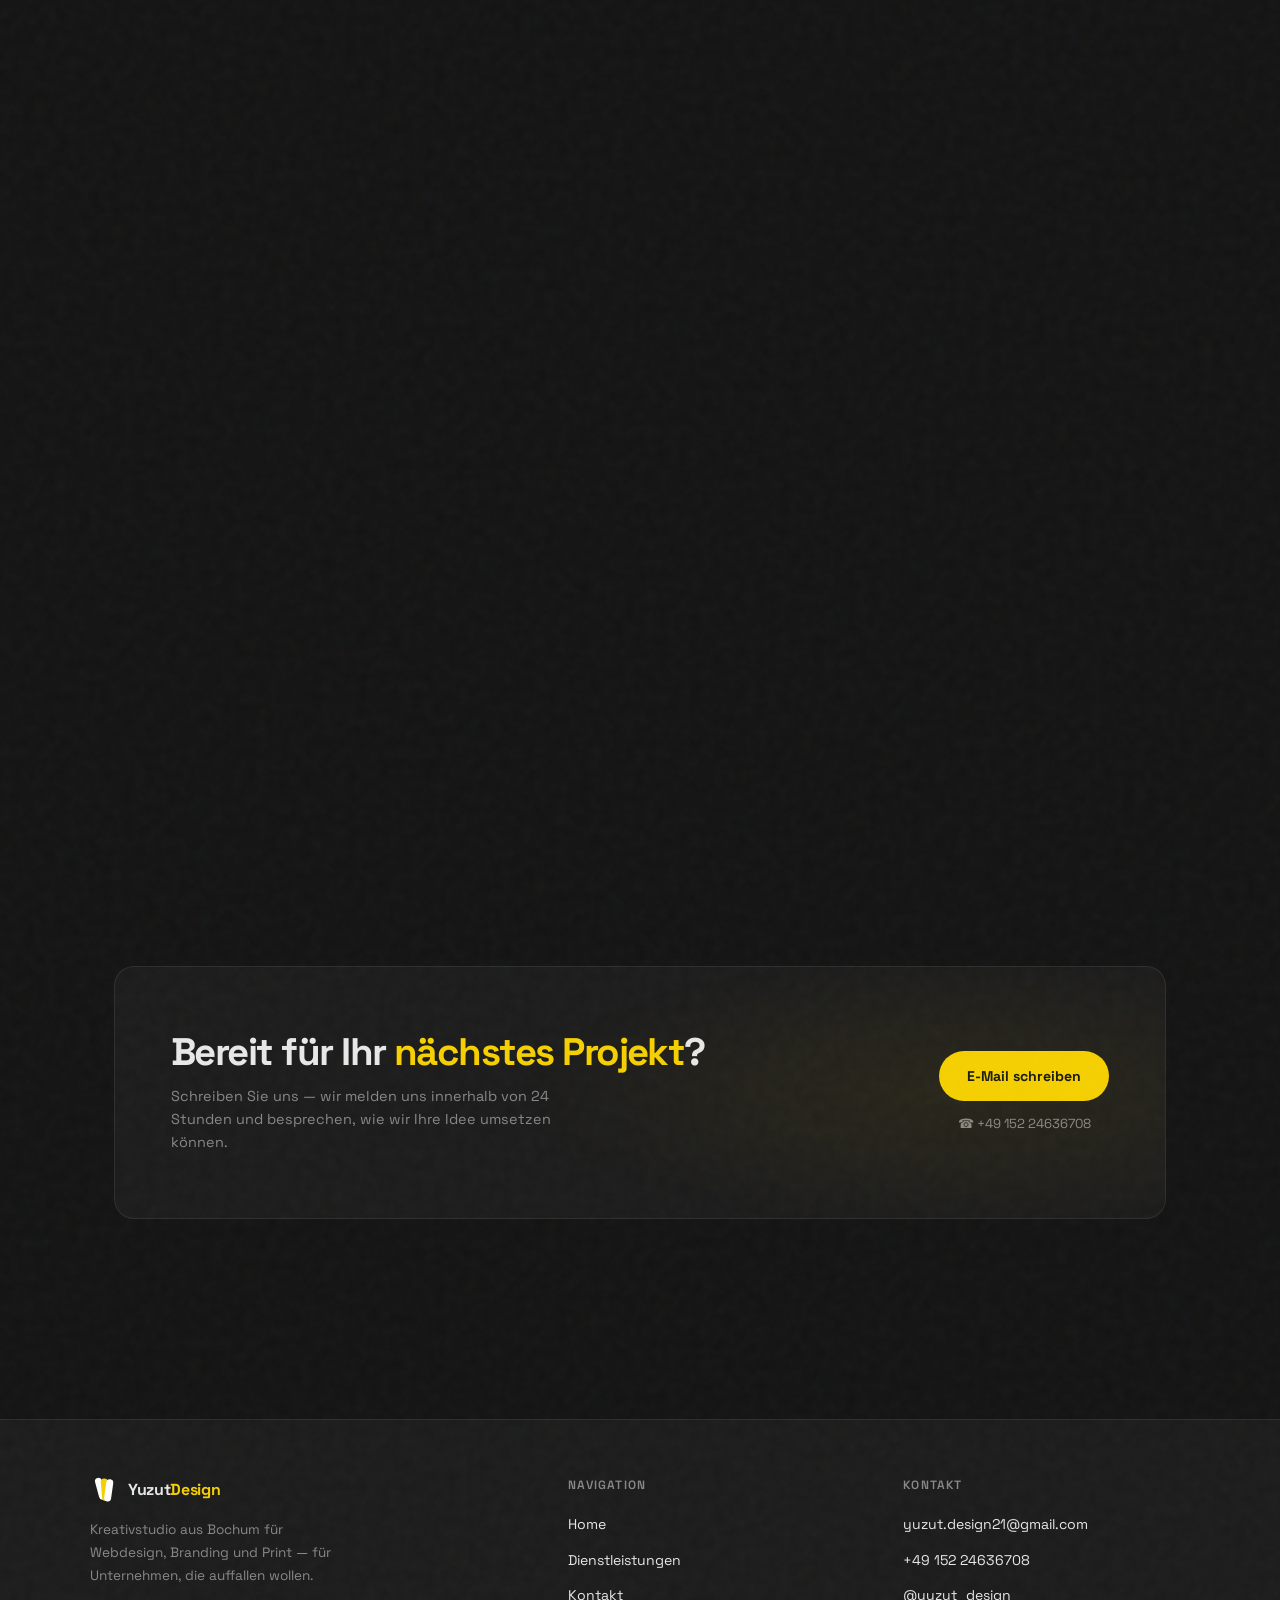
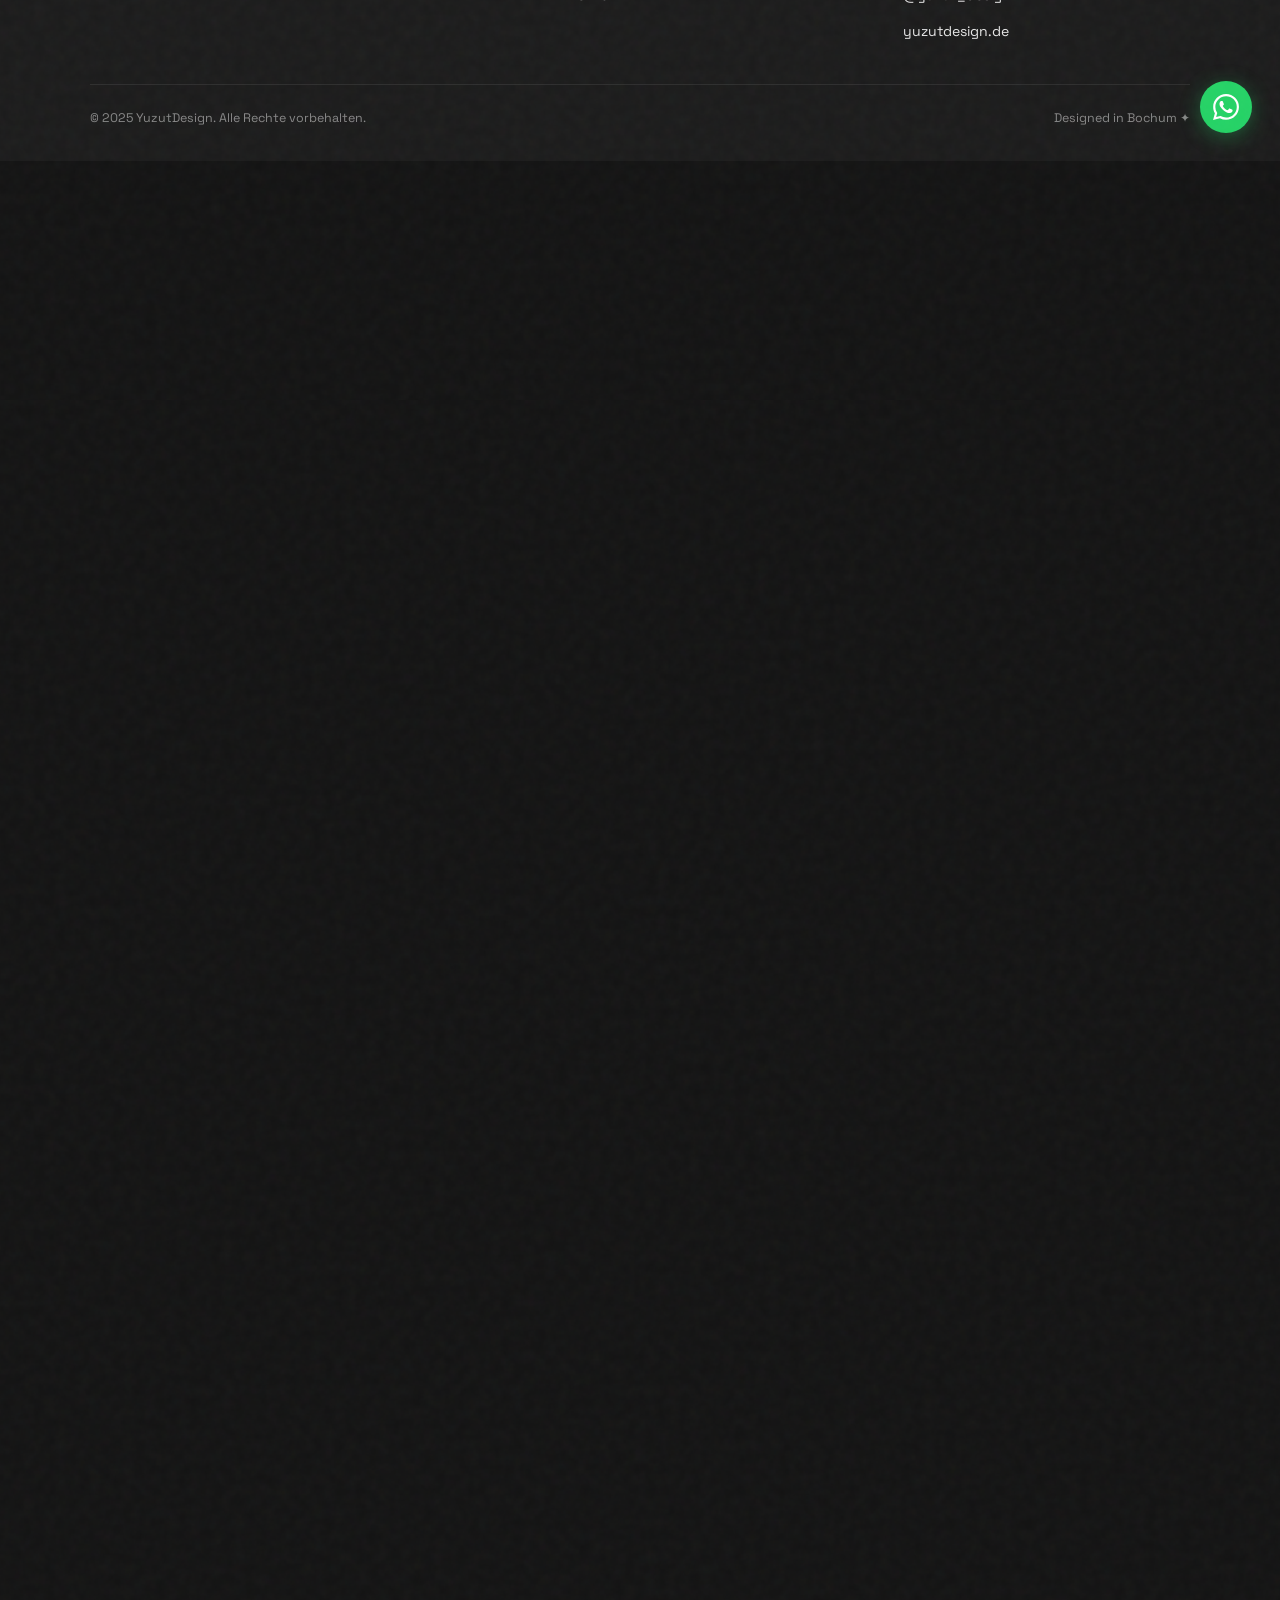
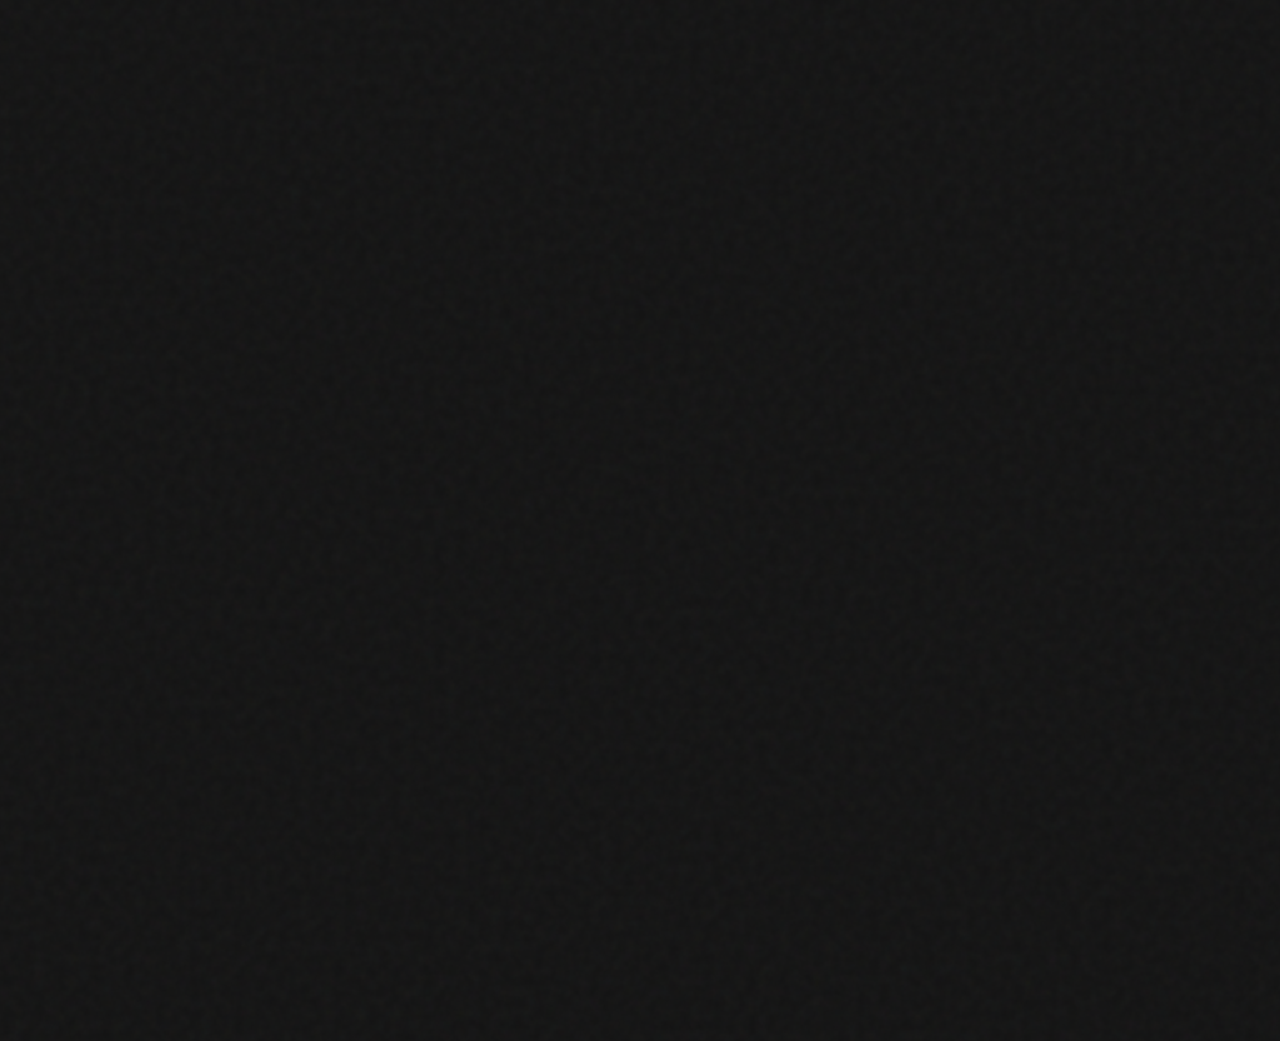
==== commit 2e9a9b35: "Add files via upload" ====
--- a/dienstleistungen.html
+++ b/dienstleistungen.html
@@ -158,6 +158,26 @@
     }
     .svc-cta:hover { background: var(--accent); color: #111; gap: 14px; }
 
+    /* Image panel */
+    .svc-full-item { grid-template-columns: 1fr 1fr 1.2fr; }
+    .svc-img {
+      overflow: hidden;
+      position: relative;
+      min-height: 280px;
+    }
+    .svc-img img {
+      width: 100%; height: 100%;
+      object-fit: cover;
+      object-position: center;
+      display: block;
+      filter: grayscale(30%) brightness(0.75);
+      transition: filter 0.45s, transform 0.5s;
+    }
+    .svc-full-item:hover .svc-img img {
+      filter: grayscale(0%) brightness(1);
+      transform: scale(1.05);
+    }
+
     /* ---- CTA Banner ---- */
     #cta-banner {
       margin: 60px 0 0;
@@ -214,6 +234,10 @@
     .cta-box .btn-ghost:hover { color: var(--text); }
 
     /* Responsive */
+    @media (max-width: 960px) {
+      .svc-full-item { grid-template-columns: 1fr 1fr; }
+      .svc-img { display: none; }
+    }
     @media (max-width: 820px) {
       .svc-full-item { grid-template-columns: 1fr; }
       .svc-full-left { border-right: none; border-bottom: 1px solid var(--border); }
@@ -226,9 +250,6 @@
 </head>
 <body class="page-fade">
 
-  <!-- Cursor -->
-  <div id="cursor-dot"></div>
-  <div id="cursor-ring"></div>
   <div id="grain"></div>
 
   <!-- Navigation -->
@@ -281,6 +302,7 @@
 
       <!-- 01 Website -->
       <div class="svc-full-item" id="webdesign">
+        <div class="svc-img"><img src="img-website.jpg" alt="Website Design" loading="lazy"></div>
         <div class="svc-full-left">
           <div class="svc-num">01 — Website</div>
           <div class="svc-big-icon">🌐</div>
@@ -304,6 +326,7 @@
 
       <!-- 02 Visitenkarte -->
       <div class="svc-full-item" id="visitenkarte">
+        <div class="svc-img"><img src="img-visitenkarte.jpg" alt="Visitenkarte" loading="lazy"></div>
         <div class="svc-full-left">
           <div class="svc-num">02 — Print</div>
           <div class="svc-big-icon">💼</div>
@@ -325,6 +348,7 @@
 
       <!-- 03 Logo -->
       <div class="svc-full-item" id="logo">
+        <div class="svc-img"><img src="img-logo.jpg" alt="Logo Design" loading="lazy"></div>
         <div class="svc-full-left">
           <div class="svc-num">03 — Branding</div>
           <div class="svc-big-icon">✦</div>
@@ -347,6 +371,7 @@
 
       <!-- 04 Flyer / Poster -->
       <div class="svc-full-item" id="print">
+        <div class="svc-img"><img src="img-flyer.jpg" alt="Flyer und Poster" loading="lazy"></div>
         <div class="svc-full-left">
           <div class="svc-num">04 — Print</div>
           <div class="svc-big-icon">🖨</div>
@@ -368,6 +393,7 @@
 
       <!-- 05 Speisekarte -->
       <div class="svc-full-item" id="speisekarte">
+        <div class="svc-img"><img src="img-speisekarte.jpg" alt="Speisekarte" loading="lazy"></div>
         <div class="svc-full-left">
           <div class="svc-num">05 — Gastronomie</div>
           <div class="svc-big-icon">🍽</div>
@@ -389,6 +415,7 @@
 
       <!-- 06 Kleidung -->
       <div class="svc-full-item" id="kleidung">
+        <div class="svc-img"><img src="img-kleidung.jpg" alt="Kleidung" loading="lazy"></div>
         <div class="svc-full-left">
           <div class="svc-num">06 — Merch</div>
           <div class="svc-big-icon">👕</div>
@@ -411,6 +438,7 @@
 
       <!-- 07 Social Media -->
       <div class="svc-full-item" id="social">
+        <div class="svc-img"><img src="img-social.jpg" alt="Social Media" loading="lazy"></div>
         <div class="svc-full-left">
           <div class="svc-num">07 — Digital</div>
           <div class="svc-big-icon">📲</div>
@@ -494,18 +522,6 @@
   </a>
 
   <script>
-    // Cursor
-    const dot = document.getElementById('cursor-dot');
-    const ring = document.getElementById('cursor-ring');
-    let mx = 0, my = 0, rx = 0, ry = 0;
-    document.addEventListener('mousemove', e => { mx = e.clientX; my = e.clientY; });
-    (function animCursor() {
-      dot.style.left = mx + 'px'; dot.style.top = my + 'px';
-      rx += (mx - rx) * 0.14; ry += (my - ry) * 0.14;
-      ring.style.left = rx + 'px'; ring.style.top = ry + 'px';
-      requestAnimationFrame(animCursor);
-    })();
-
     // Hamburger
     document.getElementById('hamburger').addEventListener('click', () => {
       document.getElementById('drawer').classList.add('open');
--- a/style.css
+++ b/style.css
@@ -30,38 +30,10 @@
   font-size: 16px;
   line-height: 1.6;
   min-height: 100dvh;
-  cursor: none;
   overflow-x: hidden;
 }
 
-/* ---------- Custom Cursor ---------- */
-#cursor-dot {
-  width: 8px; height: 8px;
-  background: var(--accent);
-  border-radius: 50%;
-  position: fixed;
-  top: 0; left: 0;
-  pointer-events: none;
-  z-index: 9999;
-  transform: translate(-50%, -50%);
-  transition: transform 0.1s ease;
-}
-#cursor-ring {
-  width: 32px; height: 32px;
-  border: 1.5px solid rgba(245,208,0,0.5);
-  border-radius: 50%;
-  position: fixed;
-  top: 0; left: 0;
-  pointer-events: none;
-  z-index: 9998;
-  transform: translate(-50%, -50%);
-  transition: transform 0.18s ease, width 0.25s ease, height 0.25s ease, border-color 0.25s ease;
-}
-body:has(a:hover) #cursor-ring,
-body:has(button:hover) #cursor-ring {
-  width: 48px; height: 48px;
-  border-color: var(--accent);
-}
+
 
 /* ---------- Film Grain ---------- */
 #grain {
